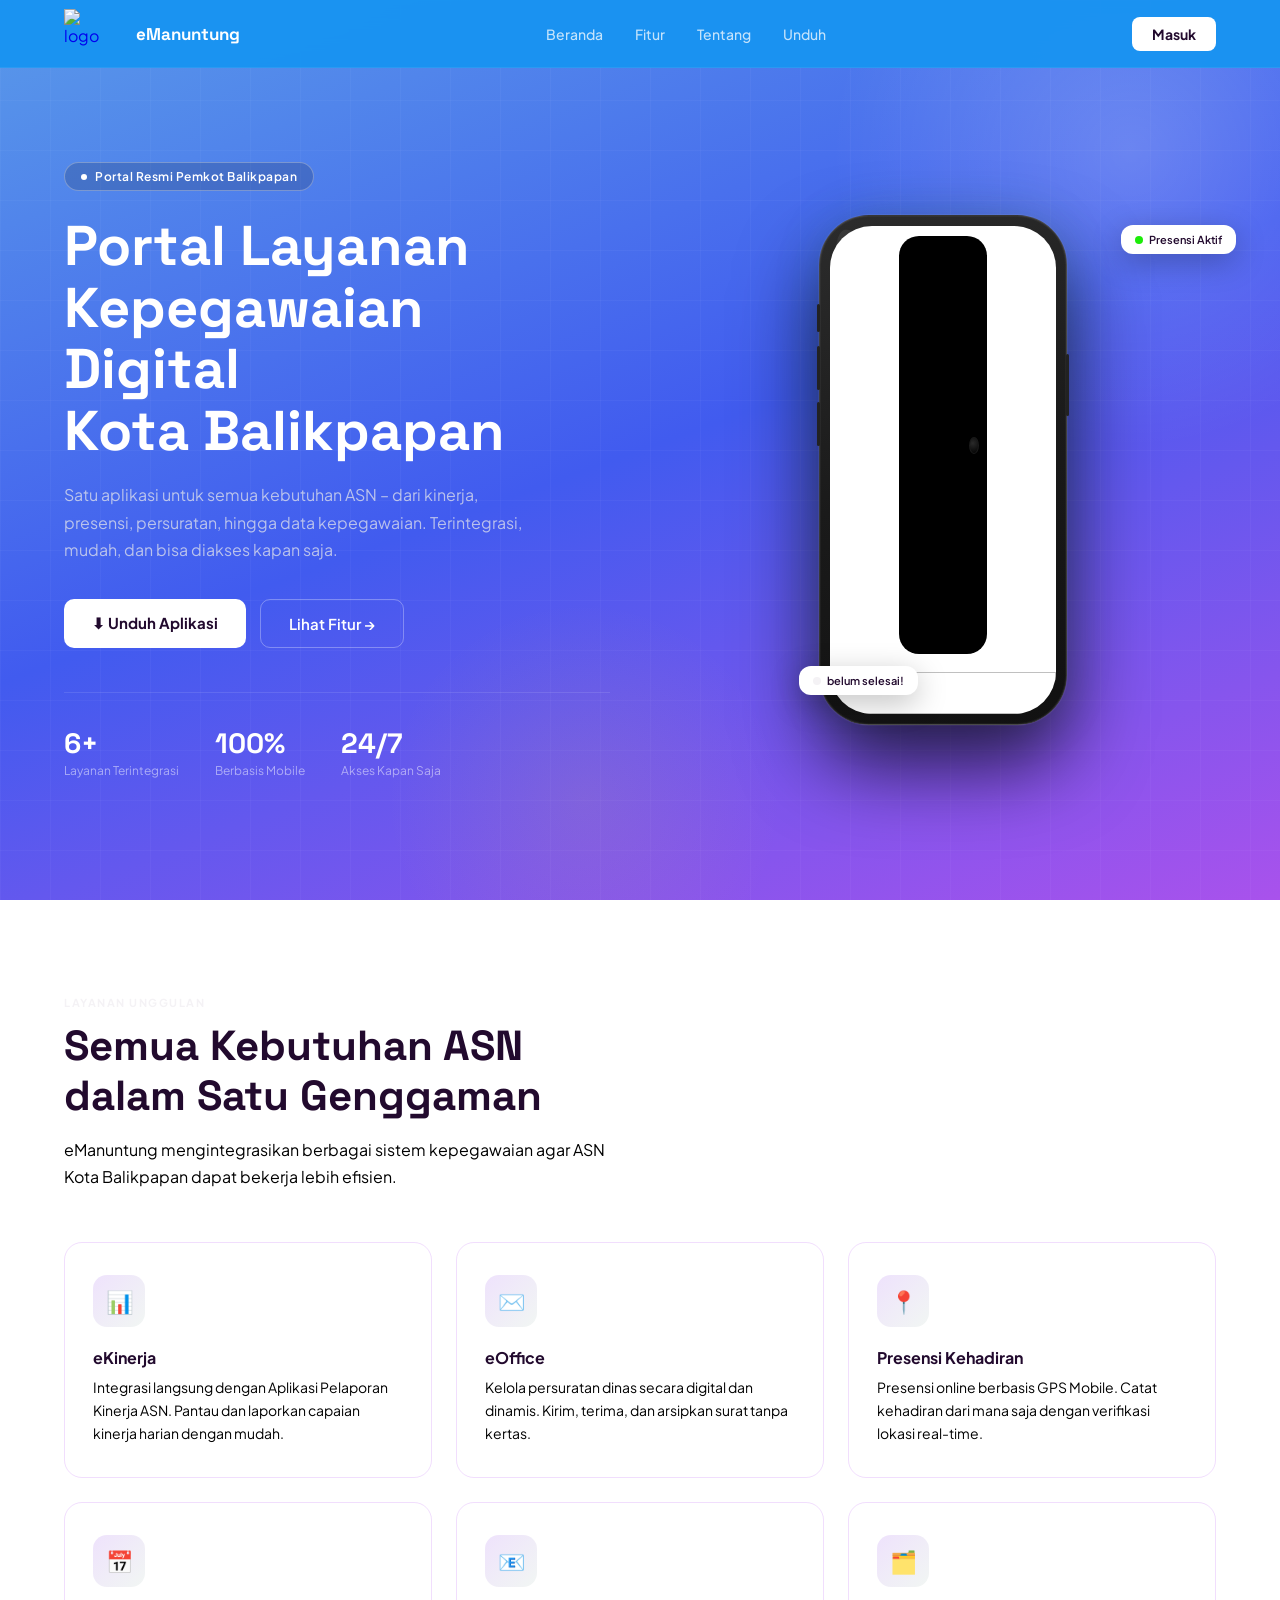
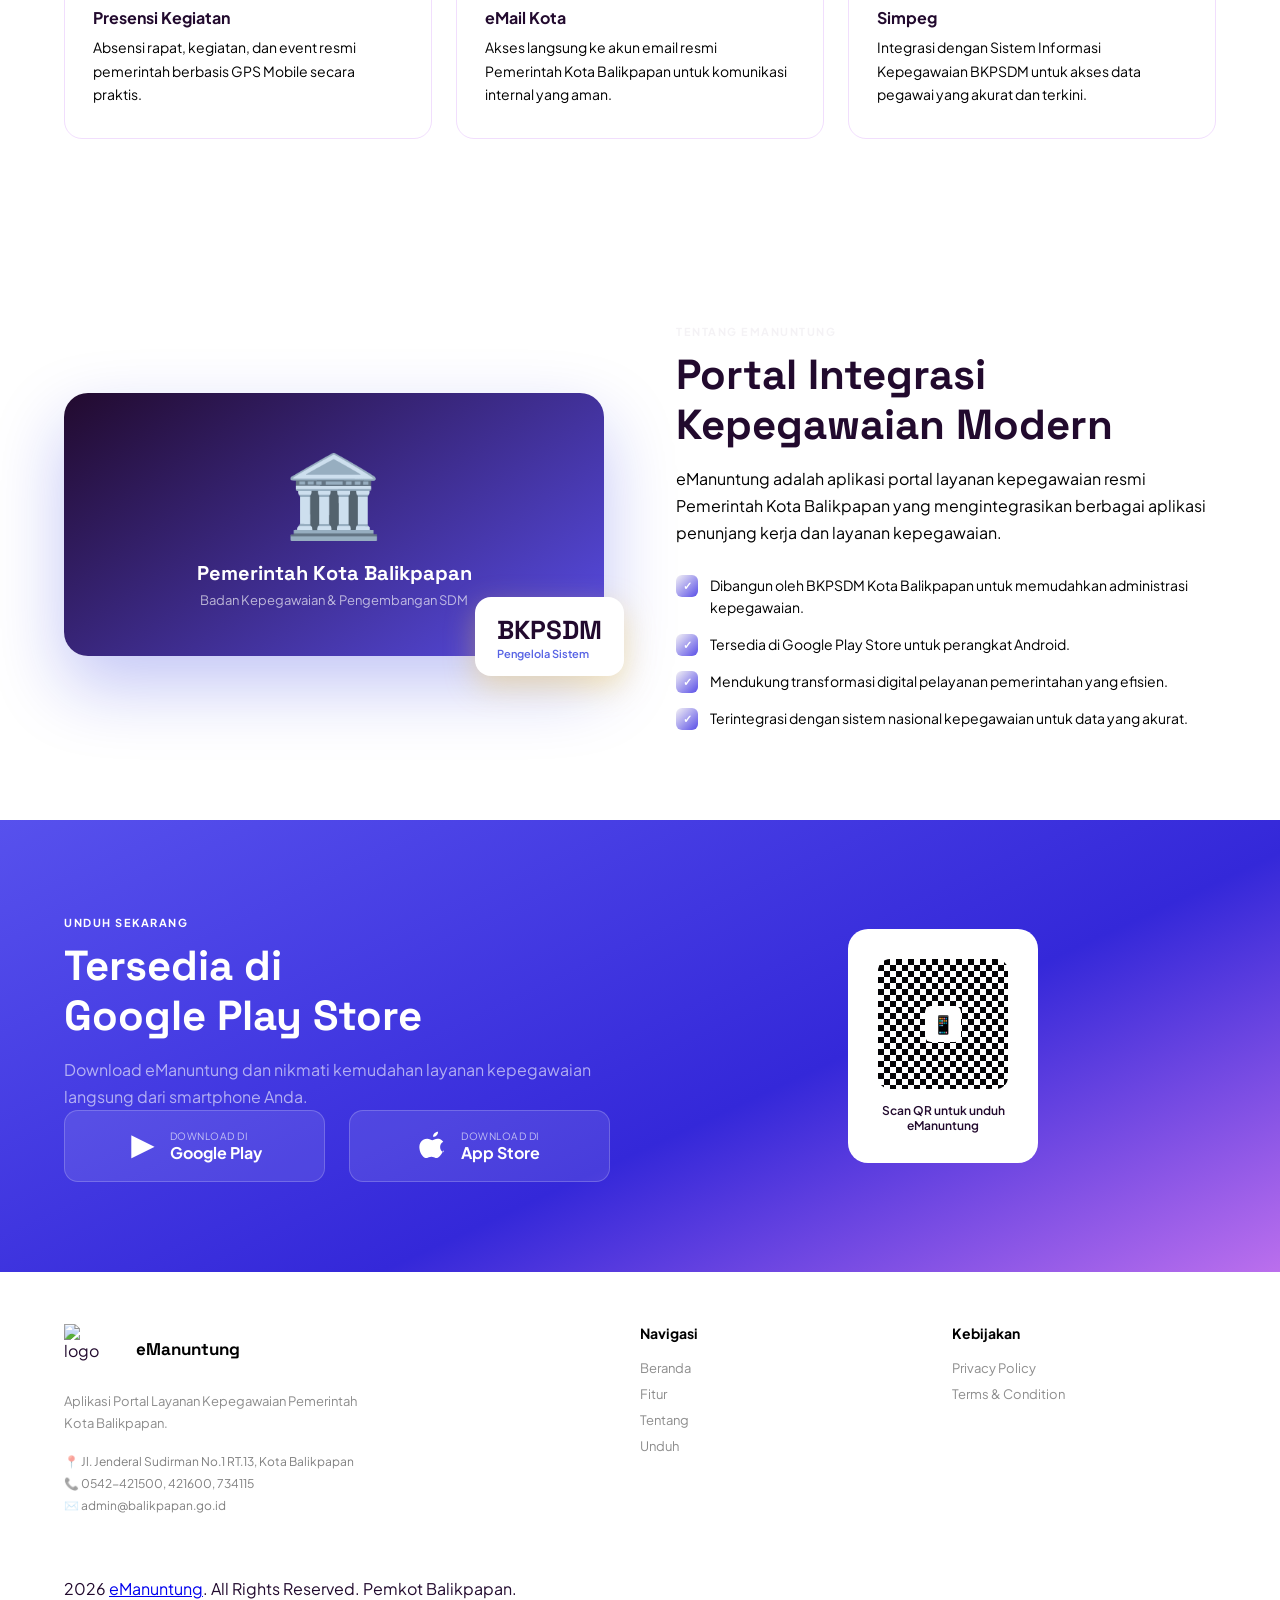
==== index.html @ d1662289 "update" ====
<!DOCTYPE html>
<html lang="id">
<head>
  <meta charset="UTF-8"/>
  <meta name="viewport" content="width=device-width, initial-scale=1.0"/>
  <title>eManuntung – Portal Layanan Kepegawaian Kota Balikpapan</title>
  <link href="https://fonts.googleapis.com/css2?family=Plus+Jakarta+Sans:wght@300;400;500;600;700;800&family=Space+Grotesk:wght@400;500;700&display=swap" rel="stylesheet"/>
  <link rel="stylesheet" href="style.css"/>
</head>
<body>

<nav>
  <a class="nav-brand" href="#home">
   <img src="logo.svg" alt="logo"style="width:50px;height:50px;margin-right:10px">
    <span class="nav-title">e<span>Manuntung</span></span>
  </a>
  <ul class="nav-links">
    <li><a href="#home">Beranda</a></li>
    <li><a href="#fitur">Fitur</a></li> 
    <li><a href="#tentang">Tentang</a></li>
    <li><a href="#unduh">Unduh</a></li>
  </ul>
  <a href="login.html" class="nav-cta">Masuk</a>
</nav>

<section id="home">
  <div class="hero-bg-decor"></div> 
  <div class="grid-pattern"></div>
  <div class="hero-inner">

    <div class="hero-left">
      <div class="hero-badge"><span class="dot"></span> Portal Resmi Pemkot Balikpapan</div>
      <h1 class="hero-title">Portal Layanan<br>Kepegawaian <span class="accent">Digital</span><br>Kota Balikpapan</h1>
      <p class="hero-desc">Satu aplikasi untuk semua kebutuhan ASN – dari kinerja, presensi, persuratan, hingga data kepegawaian. Terintegrasi, mudah, dan bisa diakses kapan saja.</p>
      <div class="hero-actions">
        <a href="#unduh" class="btn-primary">⬇ Unduh Aplikasi</a>
        <a href="#fitur" class="btn-secondary">Lihat Fitur →</a>
      </div>
      <div class="hero-stats">
        <div class="stat-item"><div class="stat-num">6+</div><div class="stat-label">Layanan Terintegrasi</div></div>
        <div class="stat-item"><div class="stat-num">100%</div><div class="stat-label">Berbasis Mobile</div></div>
        <div class="stat-item"><div class="stat-num">24/7</div><div class="stat-label">Akses Kapan Saja</div></div>
      </div>
    </div>

    <div class="hero-visual">
      <div class="float-tag top"><span class="tag-dot green"></span> Presensi Aktif</div>

      <div class="iphone-wrap">
        <div class="iphone-frame">
          <div class="iphone-btn silent"></div>
          <div class="iphone-btn vol-up"></div>
          <div class="iphone-btn vol-down"></div>
          <div class="iphone-btn power"></div>

          <div class="iphone-screen">

          
            <div class="dynamic-island">
              <div class="di-camera"></div>
            </div>

                   <div class="iphone-statusbar">
              <span class="sb-time">09:41</span>
              <div class="sb-icons">
                <svg width="14" height="10" viewBox="0 0 14 10" fill="white" opacity="0.9"><rect x="0" y="4" width="2" height="6" rx="1"/><rect x="3" y="2" width="2" height="8" rx="1"/><rect x="6" y="0" width="2" height="10" rx="1"/><rect x="9" y="0" width="2" height="10" rx="1" opacity="0.4"/></svg>
                <svg width="14" height="10" viewBox="0 0 14 10" fill="white" opacity="0.9"><path d="M7 2C9.5 2 11.7 3.1 13.2 4.8L14 4C12.2 2.1 9.7 1 7 1S1.8 2.1 0 4l.8.8C2.3 3.1 4.5 2 7 2z"/><circle cx="7" cy="8" r="1.5"/></svg>
                <svg width="22" height="11" viewBox="0 0 22 11" fill="none"><rect x="0.5" y="0.5" width="18" height="10" rx="3.5" stroke="white" stroke-opacity="0.35"/><rect x="1.5" y="1.5" width="15" height="8" rx="2.5" fill="white"/><path d="M19.5 3.5v4a2 2 0 000-4z" fill="white" opacity="0.4"/></svg>
              </div>
            </div>
             
            <div class="iphone mockup">
                <img src="portal pegawai.jpg"
                style="width: 100%;height: 100%;object-fit: cover;"
            </div>
           
             
            
        
            <div class="home-indicator"></div>
          </div>
        </div>
        <div class="iphone-shine"></div>
      </div>

      <div class="float-tag bottom"><span class="tag-dot blue"></span> belum selesai!</div>
    </div>

  </div>
</section>

<section id="fitur">
  <div class="section-inner">
    <div class="section-header reveal">
      <span class="section-label">Layanan Unggulan</span>
      <h2 class="section-title">Semua Kebutuhan ASN<br>dalam Satu Genggaman</h2>
      <p class="section-sub">eManuntung mengintegrasikan berbagai sistem kepegawaian agar ASN Kota Balikpapan dapat bekerja lebih efisien.</p>
    </div>
    <div class="features-grid">
      <div class="feature-card reveal">
        <div class="feature-icon">📊</div>
        <div class="feature-title">eKinerja</div>
        <div class="feature-desc">Integrasi langsung dengan Aplikasi Pelaporan Kinerja ASN. Pantau dan laporkan capaian kinerja harian dengan mudah.</div>
      </div>
      <div class="feature-card reveal">
        <div class="feature-icon">✉️</div>
        <div class="feature-title">eOffice</div>
        <div class="feature-desc">Kelola persuratan dinas secara digital dan dinamis. Kirim, terima, dan arsipkan surat tanpa kertas.</div>
      </div>
      <div class="feature-card reveal">
        <div class="feature-icon">📍</div>
        <div class="feature-title">Presensi Kehadiran</div>
        <div class="feature-desc">Presensi online berbasis GPS Mobile. Catat kehadiran dari mana saja dengan verifikasi lokasi real-time.</div>
      </div>
      <div class="feature-card reveal">
        <div class="feature-icon">📅</div>
        <div class="feature-title">Presensi Kegiatan</div>
        <div class="feature-desc">Absensi rapat, kegiatan, dan event resmi pemerintah berbasis GPS Mobile secara praktis.</div>
      </div>
      <div class="feature-card reveal">
        <div class="feature-icon">📧</div>
        <div class="feature-title">eMail Kota</div>
        <div class="feature-desc">Akses langsung ke akun email resmi Pemerintah Kota Balikpapan untuk komunikasi internal yang aman.</div>
      </div>
      <div class="feature-card reveal">
        <div class="feature-icon">🗂️</div>
        <div class="feature-title">Simpeg</div>
        <div class="feature-desc">Integrasi dengan Sistem Informasi Kepegawaian BKPSDM untuk akses data pegawai yang akurat dan terkini.</div>
      </div>
    </div>
  </div>
</section>

<section id="tentang">
  <div class="section-inner">
    <div class="about-grid">
      <div class="about-img-wrap reveal">
        <div class="about-img-card">
          <div class="about-illustration">🏛️</div>
          <div class="about-img-title">Pemerintah Kota Balikpapan</div>
          <div class="about-img-sub">Badan Kepegawaian & Pengembangan SDM</div>
        </div>
        <div class="about-badge-float">
          <div class="about-badge-num">BKPSDM</div>
          <div class="about-badge-label">Pengelola Sistem</div>
        </div>
      </div>
      <div class="about-text reveal">
        <span class="section-label">Tentang eManuntung</span>
        <h2 class="section-title">Portal Integrasi Kepegawaian Modern</h2>
        <p class="section-sub">eManuntung adalah aplikasi portal layanan kepegawaian resmi Pemerintah Kota Balikpapan yang mengintegrasikan berbagai aplikasi penunjang kerja dan layanan kepegawaian.</p>
        <div class="about-checklist">
          <div class="check-item"><div class="check-icon">✓</div><div class="check-text">Dibangun oleh BKPSDM Kota Balikpapan untuk memudahkan administrasi kepegawaian.</div></div>
          <div class="check-item"><div class="check-icon">✓</div><div class="check-text">Tersedia di Google Play Store untuk perangkat Android.</div></div>
          <div class="check-item"><div class="check-icon">✓</div><div class="check-text">Mendukung transformasi digital pelayanan pemerintahan yang efisien.</div></div>
          <div class="check-item"><div class="check-icon">✓</div><div class="check-text">Terintegrasi dengan sistem nasional kepegawaian untuk data yang akurat.</div></div>
        </div>
      </div>
    </div>
  </div>
</section>
   
<section id="unduh">
  <div class="download-decor"></div>
  <div class="section-inner">
    <div class="download-grid">
      <div class="reveal">
        <span class="section-label" style="color:var(--gold)">Unduh Sekarang</span>
        <h2 class="section-title">Tersedia di<br>Google Play Store</h2>
        <p class="section-sub">Download eManuntung dan nikmati kemudahan layanan kepegawaian langsung dari smartphone Anda.</p>
        <div class="store-buttons">
  
  <a href="https://play.google.com/store" target="_blank" class="store-btn">
    <span class="store-icon">▶</span>
    <div>
      <div class="store-info-label">DOWNLOAD DI</div>
      <div class="store-info-name">Google Play</div>
    </div>
  </a>

  
    <a href="https://www.apple.com/app-store/" target="_blank" class="store-btn apple">
  <span class="store-icon">
    <svg xmlns="http://www.w3.org/2000/svg" 
         width="28" height="28" 
         viewBox="0 0 24 24" 
         fill="white">
      <path d="M16.365 1.43c0 1.14-.43 2.22-1.18 3.02-.78.83-2.05 1.47-3.14 1.38-.14-1.09.43-2.25 1.16-3.02.8-.84 2.17-1.45 3.16-1.38zM21.04 17.16c-.6 1.38-.88 1.99-1.65 3.2-1.07 1.66-2.57 3.72-4.43 3.73-1.66.02-2.08-1.08-4.35-1.07-2.27.01-2.74 1.09-4.4 1.07-1.86-.01-3.28-1.87-4.35-3.52C.52 17.94-.54 13.94 1.2 10.98c1.23-2.08 3.44-3.4 5.85-3.42 1.82-.02 3.54 1.23 4.35 1.23.81 0 2.84-1.52 4.8-1.3.82.03 3.13.33 4.6 2.48-3.94 2.16-3.3 7.84.24 9.19z"/>
    </svg>
  </span>

  <span>
    <div class="store-info-label">DOWNLOAD DI</div>
    <div class="store-info-name">App Store</div>
  </span>
</a>
</div>
      </div>
      <div class="reveal" style="display:flex;justify-content:center">
        <div class="qr-box">
          <div class="qr-placeholder"><div class="qr-center">📱</div></div>
          <div class="qr-label">Scan QR untuk unduh<br>eManuntung</div>
        </div>
      </div>
    </div>
  </div>
</section>

<footer>
  <div class="footer-inner">
    <div class="footer-top">
      <div>
        <div class="footer-brand">
         <img src="logo.svg" alt="logo"style="width:50px;height:50px;margin-right:10px">
          <span class="footer-name">eManuntung</span>
        </div>
        <p class="footer-desc">Aplikasi Portal Layanan Kepegawaian Pemerintah Kota Balikpapan.</p>
        <div class="footer-contact">
          <div class="footer-contact-item">📍 Jl. Jenderal Sudirman No.1 RT.13, Kota Balikpapan</div>
          <div class="footer-contact-item">📞 0542-421500, 421600, 734115</div>
          <div class="footer-contact-item">✉️ admin@balikpapan.go.id</div>
        </div>
      </div>
      <div>
        <div class="footer-col-title">Navigasi</div>
        <div class="footer-links">
          <a href="#home">Beranda</a>
          <a href="#fitur">Fitur</a>
          <a href="#tentang">Tentang</a>
          <a href="#unduh">Unduh</a>
        </div>
      </div>
      <div>
        <div class="footer-col-title">Kebijakan</div>
        <div class="footer-links">
          <a href="#">Privacy Policy</a>
          <a href="#">Terms & Condition</a>
        </div>
      </div>
    </div>
    <div class="footer-bottom">2026 <a href="#">eManuntung</a>. All Rights Reserved. Pemkot Balikpapan.</span>
    </div>
  </div>
</footer>

<script src="script.js"></script>
</body>
</html>
---- style.css ----
*, *::before, *::after { box-sizing: border-box; margin: 0; padding: 0; }

:root {
  --navy: #220a2e;
  --blue: #584de7;
  --sky:  #f4f2f5;
  --gold: #ffffff;
  --light: #ffffff;
  --white: #5d48e3;
  --gray: #000000;
  --border: rgba(158, 33, 242, 0.15);
}

html { scroll-behavior: smooth; }

body {
  font-family: 'Plus Jakarta Sans', sans-serif;
  background: var(--light);
  color: var(--navy);
  overflow-x: hidden;
}


nav {
  position: fixed; top: 0; left: 0; right: 0; z-index: 100;
  display: flex; align-items: center; justify-content: space-between;
  padding: 0 5%; height: 68px;
  background: rgba(24, 147, 241, 0.96);
  backdrop-filter: blur(12px);
  border-bottom: 1px solid rgba(246, 246, 246, 0.07);
}
.nav-brand { display: flex; align-items: center; gap: 12px; text-decoration: none; }
.nav-logo {
  width: 38px; height: 38px; border-radius: 10px;
  background: linear-gradient(135deg, var(--sky), var(--blue));
  display: flex; align-items: center; justify-content: center;
  font-weight: 800; font-size: 15px; color: white;
}
.nav-title { color: white; font-weight: 700; font-size: 17px; font-family: 'Space Grotesk', sans-serif; }
.nav-title span { color: var(--gold); }
.nav-links { display: flex; gap: 32px; list-style: none; }
.nav-links a { color: rgba(255,255,255,0.75); text-decoration: none; font-size: 14px; font-weight: 500; transition: color .2s; }
.nav-links a:hover { color: var(--gold); }
.nav-cta {
  background: var(--gold); color: var(--navy); border: none; border-radius: 8px;
  padding: 8px 20px; font-weight: 700; font-size: 14px; cursor: pointer;
  text-decoration: none; display: inline-block;
  transition: transform .2s, box-shadow .2s;
}
.nav-cta:hover { transform: translateY(-1px); box-shadow: 0 6px 20px rgba(242,201,76,0.4); }


#home {
  min-height: 100vh;
  background: linear-gradient(160deg, #599ae9 0%, #415bef 50%, #a952ec 100%);
  display: flex; align-items: center;
  padding: 100px 5% 60px;
  position: relative; overflow: hidden;
}
.hero-bg-decor { position: absolute; inset: 0; pointer-events: none; }
.hero-bg-decor::before {
  content: ''; position: absolute; top: -150px; right: -150px;
  width: 600px; height: 600px; border-radius: 50%;
  background: radial-gradient(circle, rgba(255, 255, 255, 0.2) 0%, transparent 70%);
}
.hero-bg-decor::after {
  content: ''; position: absolute; bottom: -100px; left: 30%;
  width: 400px; height: 400px; border-radius: 50%;
  background: radial-gradient(circle, rgba(242,201,76,0.1) 0%, transparent 70%);
}
.grid-pattern {
  position: absolute; inset: 0;
  background-image:
    linear-gradient(rgba(255,255,255,0.03) 1px, transparent 1px),
    linear-gradient(90deg, rgba(255,255,255,0.03) 1px, transparent 1px);
  background-size: 50px 50px;
}
.hero-inner {
  max-width: 1200px; margin: 0 auto; width: 100%;
  display: grid; grid-template-columns: 1fr 1fr; gap: 60px; align-items: center;
  position: relative; z-index: 2;
}
.hero-badge {
  display: inline-flex; align-items: center; gap: 8px;
  background: rgba(0, 0, 0, 0.15); border: 1px solid rgba(226, 226, 226, 0.35);
  border-radius: 30px; padding: 6px 16px; margin-bottom: 24px;
  color: var(--gold); font-size: 12px; font-weight: 600; letter-spacing: 0.5px;
}
.hero-badge .dot {
  width: 6px; height: 6px; background: var(--gold);
  border-radius: 50%; animation: pulse 2s infinite;
}
@keyframes pulse { 0%,100%{opacity:1;transform:scale(1)} 50%{opacity:.5;transform:scale(1.3)} }

.hero-title {
  font-family: 'Space Grotesk', sans-serif;
  font-size: clamp(36px, 5vw, 56px); font-weight: 700;
  line-height: 1.1; color: white; margin-bottom: 20px;
}
.hero-title .accent { color: var(--gold); }
.hero-desc { color: rgba(235, 235, 235, 0.7); font-size: 16px; line-height: 1.7; margin-bottom: 36px; max-width: 480px; }
.hero-actions { display: flex; gap: 14px; flex-wrap: wrap; }
.btn-primary {
  display: inline-flex; align-items: center; gap: 8px;
  background: var(--gold); color: var(--navy);
  padding: 14px 28px; border-radius: 10px; font-weight: 700; font-size: 15px;
  text-decoration: none; transition: transform .2s, box-shadow .2s;
}
.btn-primary:hover { transform: translateY(-2px); box-shadow: 0 10px 30px rgba(242,201,76,0.4); }
.btn-secondary {
  display: inline-flex; align-items: center; gap: 8px;
  border: 1.5px solid rgba(255,255,255,0.3); color: white;
  padding: 14px 28px; border-radius: 10px; font-weight: 600; font-size: 15px;
  text-decoration: none; transition: border-color .2s, background .2s;
}
.btn-secondary:hover { border-color: white; background: rgba(255,255,255,0.07); }

.hero-stats {
  display: flex; gap: 36px; margin-top: 44px;
  padding-top: 32px; border-top: 1px solid rgba(255,255,255,0.1);
}
.stat-num { font-family: 'Space Grotesk', sans-serif; font-size: 28px; font-weight: 700; color: var(--gold); }
.stat-label { font-size: 12px; color: rgba(255,255,255,0.5); margin-top: 2px; }


.hero-visual { display: flex; justify-content: center; align-items: center; position: relative; }
.float-tag {
  position: absolute; background: white; border-radius: 12px;
  padding: 8px 14px; box-shadow: 0 8px 30px rgba(0,0,0,0.25);
  font-size: 11px; font-weight: 600; color: var(--navy);
  display: flex; align-items: center; gap: 6px; white-space: nowrap; z-index: 10;
}
.float-tag.top  { top: 10px; right: -20px; }
.float-tag.bottom { bottom: 30px; left: -20px; }
.tag-dot { width: 8px; height: 8px; border-radius: 50%; }
.tag-dot.green { background: #1cec09; }
.tag-dot.blue  { background: var(--sky); }


.iphone-wrap {
  position: relative;
  animation: floatY 4s ease-in-out infinite;
}
@keyframes floatY { 0%,100%{transform:translateY(0)} 50%{transform:translateY(-14px)} }

.iphone-frame {
  width: 248px; height: 510px;
  background: linear-gradient(160deg, #2c2c2c 0%, #1a1a1a 50%, #111 100%);
  border-radius: 50px;
  border: 1.5px solid rgba(255,255,255,0.15);
  box-shadow:
    0 0 0 1px rgba(255,255,255,0.05),
    inset 0 0 0 1px rgba(255,255,255,0.04),
    0 40px 80px rgba(0,0,0,0.7),
    0 0 50px rgba(39,174,96,0.12);
  padding: 10px;
  position: relative;
}

.iphone-btn { position: absolute; background: #222; border-radius: 3px; }
.iphone-btn.silent   { left: -3px; top: 88px;  width: 3px; height: 28px; }
.iphone-btn.vol-up   { left: -3px; top: 130px; width: 3px; height: 44px; }
.iphone-btn.vol-down { left: -3px; top: 186px; width: 3px; height: 44px; }
.iphone-btn.power    { right: -3px; top: 138px; width: 3px; height: 62px; }

.iphone-screen {
  width: 100%; height: 100%;
  border-radius: 42px;
  background: linear-gradient(180deg, #ffffff 0%, #ffffff 100%);
  overflow: hidden;
  display: flex; flex-direction: column;
  position: relative;
}


.dynamic-island {
  width: 88px; height: 9000px;
  
  background: #000; border-radius: 20px;
  margin: 10px auto 0;
  display: flex; align-items: center; justify-content: flex-end;
  padding-right: 8px;
}
.di-camera {
  width: 10px; height: 17px; border-radius: 50%;
  background: radial-gradient(circle at 35% 35%, #2a2a2a, #000);
  border: 1px solid #1a1a1a;
}


.iphone-statusbar {
  display: flex;
  justify-content: space-between;
  align-items: center;
  padding: 4px 18px 2px;
  color: white;
}
.sb-time { font-size: 10px; font-weight: 700; letter-spacing: -0.3px; }
.sb-icons { display: flex; align-items: center; gap: 4px; }


.iphone-content {
  flex: 1; padding: 8px 12px 0;
  display: flex; flex-direction: column; gap: 8px;
  overflow: hidden;
}



.app-header { display: flex; align-items: center; justify-content: space-between; }
.app-logo-wrap { display: flex; align-items: center; gap: 7px; }
.app-logo {
  width: 28px; height: 28px; border-radius: 8px;
  background: linear-gradient(135deg, var(--sky), var(--blue));
  display: flex; align-items: center; justify-content: center;
  font-size: 9px; font-weight: 800; color: white;
}
.app-name { color: white; font-size: 10px; font-weight: 700; }
.app-sub  { color: rgba(255,255,255,0.4); font-size: 7px; }
.app-notif { font-size: 14px; }


.greet-text { color: rgba(255,255,255,0.5); font-size: 8px; }
.greet-name { color: white; font-size: 13px; font-weight: 800; margin-top: 1px; }


.app-card {
  background: linear-gradient(135deg, var(--sky), var(--blue));
  border-radius: 14px; padding: 10px 12px;
}
.card-row { display: flex; justify-content: space-between; margin-bottom: 8px; }
.card-label { color: rgba(255,255,255,0.65); font-size: 7px; }
.card-val   { color: white; font-size: 11px; font-weight: 700; margin-top: 2px; }
.card-bar { background: rgba(255,255,255,0.2); border-radius: 10px; height: 4px; margin-bottom: 4px; }
.card-bar-fill { width: 92%; height: 100%; border-radius: 10px; background: var(--gold); }
.card-bar-label { color: rgba(255,255,255,0.7); font-size: 7px; }


.app-menu-title { color: rgba(255,255,255,0.5); font-size: 8px; font-weight: 700; letter-spacing: 0.5px; }
.app-menu { display: grid; grid-template-columns: repeat(4, 1fr); gap: 6px; }
.app-menu-item { display: flex; flex-direction: column; align-items: center; gap: 4px; }
.menu-icon {
  width: 38px; height: 38px; border-radius: 12px;
  display: flex; align-items: center; justify-content: center;
  font-size: 16px; box-shadow: 0 4px 10px rgba(0,0,0,0.3);
}
.menu-label { color: rgba(255,255,255,0.7); font-size: 7px; text-align: center; }


.app-bottomnav {
  display: flex; justify-content: space-around;
  background: rgba(255,255,255,0.06); border-radius: 16px;
  padding: 7px 4px; border: 1px solid rgba(255,255,255,0.08);
  margin-top: auto;
}
.bnav-item { display: flex; flex-direction: column; align-items: center; gap: 2px; font-size: 12px; color: rgba(255,255,255,0.4); }
.bnav-item span { font-size: 6px; }
.bnav-item.active { color: var(--gold); }


.home-indicator {
  width: 80px; height: 4px; border-radius: 3px;
  background: rgba(255,255,255,0.3);
  margin: 6px auto 8px;
}

.iphone-shine {
  position: absolute; top: 12px; left: 20px;
  width: 38px; height: 110px;
  background: linear-gradient(160deg, rgba(255,255,255,0.07) 0%, transparent 100%);
  border-radius: 50%; pointer-events: none; transform: rotate(-15deg);
}

section { padding: 90px 5%; }
.section-inner { max-width: 1200px; margin: 0 auto; }
.section-label { display: inline-block; font-size: 11px; font-weight: 700; letter-spacing: 1.5px; color: var(--sky); text-transform: uppercase; margin-bottom: 12px; }
.section-title { font-family: 'Space Grotesk', sans-serif; font-size: clamp(28px, 3.5vw, 42px); font-weight: 700; color: var(--navy); line-height: 1.2; margin-bottom: 14px; }
.section-sub { color: var(--gray); font-size: 16px; line-height: 1.7; max-width: 560px; }
.section-header { margin-bottom: 52px; }


#fitur { background: white; }
.features-grid { display: grid; grid-template-columns: repeat(3, 1fr); gap: 24px; }
.feature-card {
  border: 1.5px solid var(--border); border-radius: 18px; padding: 32px 28px;
  transition: transform .25s, box-shadow .25s, border-color .25s;
  position: relative; overflow: hidden;
}
.feature-card::before {
  content: ''; position: absolute; top: 0; left: 0; right: 0; height: 3px;
  background: linear-gradient(90deg, var(--sky), var(--gold));
  transform: scaleX(0); transform-origin: left; transition: transform .3s;
}
.feature-card:hover { transform: translateY(-6px); box-shadow: 0 20px 50px rgba(154, 59, 213, 0.12); border-color: rgba(165, 35, 230, 0.3); }
.feature-card:hover::before { transform: scaleX(1); }
.feature-icon { width: 52px; height: 52px; border-radius: 14px; margin-bottom: 20px; display: flex; align-items: center; justify-content: center; font-size: 22px; background: linear-gradient(135deg, rgba(117, 18, 231, 0.12), rgba(26,107,58,0.06)); }
.feature-title { font-size: 16px; font-weight: 700; color: var(--navy); margin-bottom: 8px; }
.feature-desc  { font-size: 14px; color: var(--gray); line-height: 1.65; }


#tentang { background: var(--light); }
.about-grid { display: grid; grid-template-columns: 1fr 1fr; gap: 72px; align-items: center; }
.about-img-wrap { position: relative; }
.about-img-card {
  background: linear-gradient(145deg, var(--navy), var(--blue));
  border-radius: 24px; padding: 48px 32px; text-align: center; color: white;
  box-shadow: 0 30px 70px rgba(14, 27, 219, 0.25);
}
.about-illustration { font-size: 80px; margin-bottom: 16px; }
.about-img-title { font-family: 'Space Grotesk', sans-serif; font-size: 20px; font-weight: 700; }
.about-img-sub { font-size: 13px; opacity: .65; margin-top: 6px; }
.about-badge-float {
  position: absolute; bottom: -20px; right: -20px;
  background: var(--gold); border-radius: 16px; padding: 16px 22px;
  box-shadow: 0 10px 30px rgba(242,201,76,0.4);
}
.about-badge-num   { font-family: 'Space Grotesk', sans-serif; font-size: 26px; font-weight: 700; color: var(--navy); }
.about-badge-label { font-size: 11px; font-weight: 600; color: rgba(14, 31, 216, 0.7); }
.about-checklist { margin-top: 28px; display: flex; flex-direction: column; gap: 14px; }
.check-item { display: flex; align-items: flex-start; gap: 12px; }
.check-icon {
  width: 22px; height: 22px; border-radius: 6px; flex-shrink: 0; margin-top: 1px;
  background: linear-gradient(135deg, var(--sky), var(--blue));
  display: flex; align-items: center; justify-content: center;
  color: white; font-size: 11px; font-weight: 700;
}
.check-text { font-size: 14px; color: var(--gray); line-height: 1.6; }

#unduh {
  background: linear-gradient(155deg, #5751ed 0%, #3428d9 60%, #bb6fed 100%);
  position: relative; overflow: hidden;
}

#unduh .section-title { color: white; }
#unduh .section-sub { color: rgba(255,255,255,0.6); }

.download-grid {
  display: grid;
  grid-template-columns: 1fr 1fr;
  gap: 60px;
  align-items: center;
}

.store-buttons {
  display: flex;
  gap: 24px;
  flex-wrap: wrap;
}

.store-btn {
  flex: 1;
  min-width: 220px;
  display: inline-flex;
  align-items: center;
  justify-content: center;
  gap: 14px;

  background: rgba(255,255,255,0.1);
  border: 1.5px solid rgba(255,255,255,0.2);
  border-radius: 14px;
  padding: 16px 26px;
  color: white;
  text-decoration: none;

  transition: all .2s;
}

.store-btn:hover {
  background: rgba(255,255,255,0.18);
  border-color: rgba(255,255,255,0.4);
  transform: translateY(-2px);
}
 .store-icon {
  font-size: 28px;
} 

.store-icon.apple svg {
  width: 28px;
  height: 28px;
  display: block;
  
}
.store-icon { font-size: 30px; }
.store-info-label { font-size: 10px; opacity: .65; letter-spacing: .5px; }
.store-info-name  { font-size: 16px; font-weight: 700; }
.qr-box { background: white; border-radius: 20px; padding: 30px; display: flex; flex-direction: column; align-items: center; gap: 14px; max-width: 220px; }
.qr-placeholder {
  width: 130px; height: 130px; border-radius: 12px;
  background: repeating-conic-gradient(#050406 0% 25%, white 0% 50%) 0 0 / 12px 12px;
  display: flex; align-items: center; justify-content: center; position: relative;
}
.qr-center { position: absolute; width: 36px; height: 36px; background: white; border-radius: 6px; display: flex; align-items: center; justify-content: center; font-size: 18px; }
.qr-label { font-size: 12px; font-weight: 600; color: var(--navy); text-align: center; }


footer { background: #ffffff; padding: 52px 5% 28px; }
.footer-inner { max-width: 1200px; margin: 0 auto; }
.footer-top { display: grid; grid-template-columns: 2fr 1fr 1fr; gap: 48px; padding-bottom: 40px; border-bottom: 1px solid rgba(255,255,255,0.08); }
.footer-brand { display: flex; align-items: center; gap: 12px; margin-bottom: 16px; }
.footer-logo { width: 38px; height: 38px; border-radius: 10px; background: linear-gradient(135deg, var(--sky), var(--blue)); display: flex; align-items: center; justify-content: center; font-weight: 800; font-size: 14px; color: white; }
.footer-name { color: rgb(0, 0, 0); font-weight: 700; font-size: 17px; font-family: 'Space Grotesk', sans-serif; }
.footer-desc { color: rgba(0, 0, 0, 0.45); font-size: 13px; line-height: 1.7; max-width: 300px; }
.footer-contact { margin-top: 20px; display: flex; flex-direction: column; gap: 7px; }
.footer-contact-item { color: rgba(0, 0, 0, 0.5); font-size: 12px; }
.footer-col-title { color: rgb(0, 0, 0); font-weight: 700; font-size: 14px; margin-bottom: 18px; }
.footer-links { display: flex; flex-direction: column; gap: 10px; }
.footer-links a { color: rgba(0, 0, 0, 0.45); font-size: 13px; text-decoration: none; transition: color .2s; }
.footer-links a:hover { color: var(--gold); }
.footer-bottom { padding-top: 24px; }
.footer-copy { color: rgba(0, 0, 0, 0.3); font-size: 12px; }
.footer-copy a { color: var(--gold); text-decoration: none; }


.reveal {
  opacity: 1;
  transform: translateY(0);
  transition: opacity .6s ease, transform .6s ease;
}
.reveal.visible {
  opacity: 1;
  transform: translateY(0);
}




@media (max-width: 900px) {
  .hero-inner, .about-grid, .download-grid { grid-template-columns: 1fr; }
  .hero-visual { display: none; }
  .features-grid { grid-template-columns: 1fr 1fr; }
  .footer-top { grid-template-columns: 1fr; }
  .nav-links { display: none; }
}
@media (max-width: 600px) {
  .features-grid { grid-template-columns: 1fr; }
}
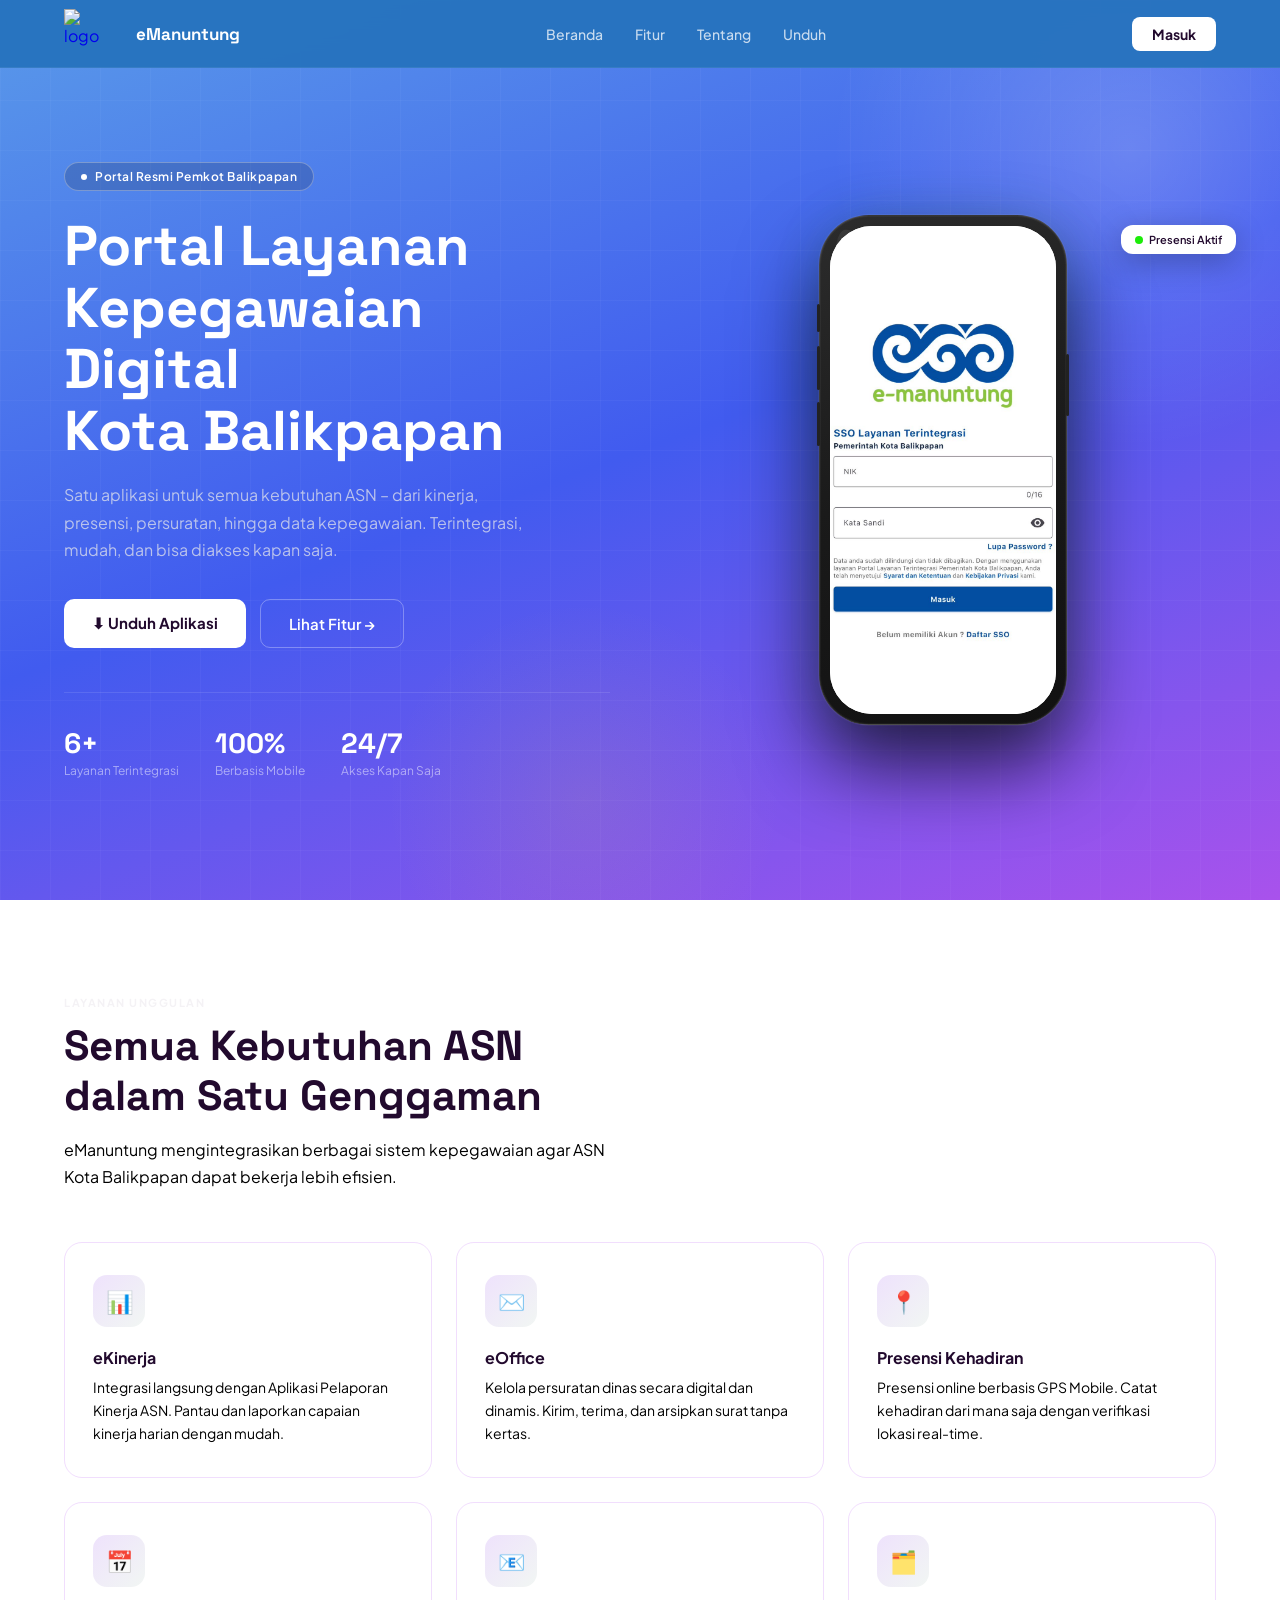
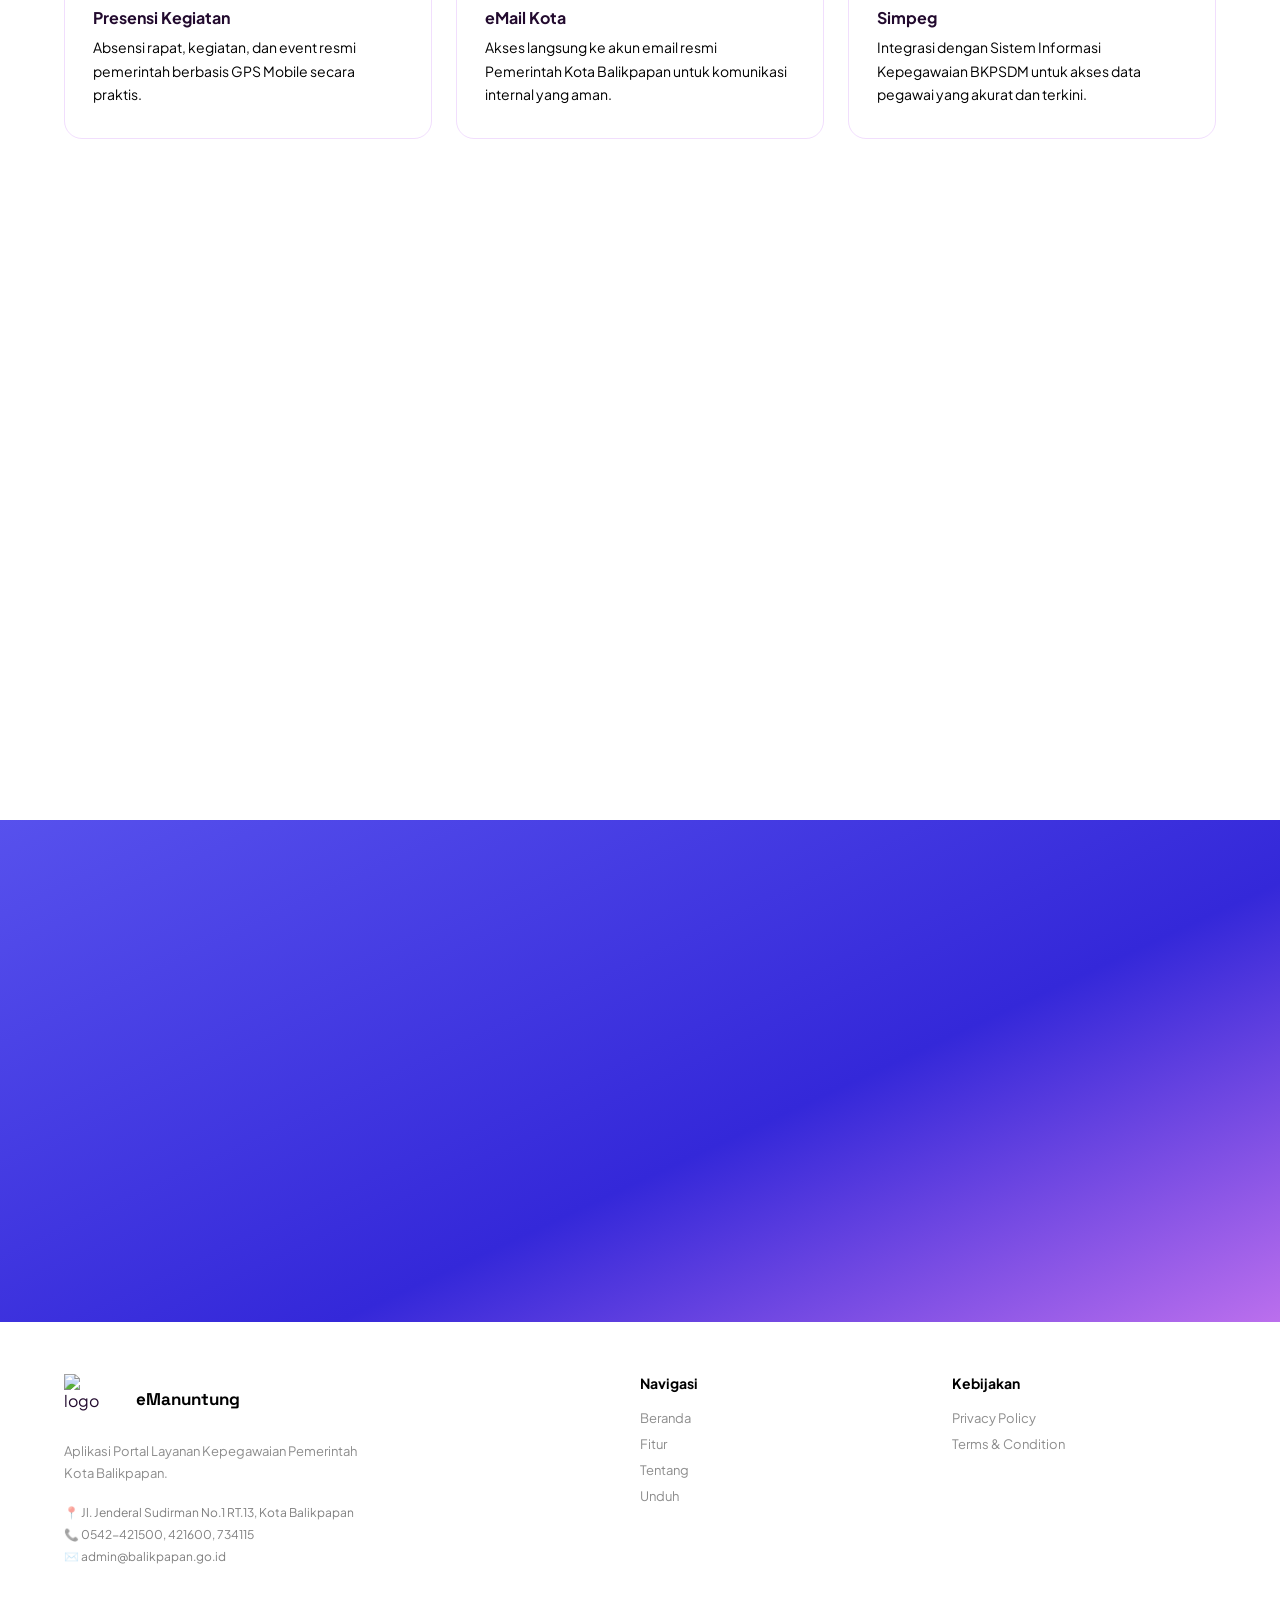
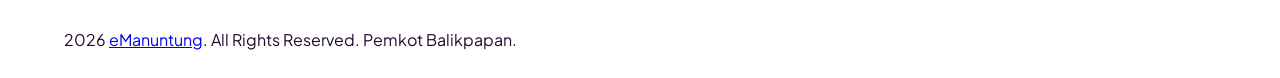
==== commit 46de6cd4: "update perbaiki frame iphone" ====
--- a/index.html
+++ b/index.html
@@ -3,7 +3,7 @@
 <head>
   <meta charset="UTF-8"/>
   <meta name="viewport" content="width=device-width, initial-scale=1.0"/>
-  <title>eManuntung – Portal Layanan Kepegawaian Kota Balikpapan</title>
+  <title>eManuntung1 – Portal Layanan Kepegawaian Kota Balikpapan</title>
   <link href="https://fonts.googleapis.com/css2?family=Plus+Jakarta+Sans:wght@300;400;500;600;700;800&family=Space+Grotesk:wght@400;500;700&display=swap" rel="stylesheet"/>
   <link rel="stylesheet" href="style.css"/>
 </head>
@@ -70,9 +70,12 @@
             </div>
              
             <div class="iphone mockup">
-                <img src="portal pegawai.jpg"
-                style="width: 100%;height: 100%;object-fit: cover;"
-            </div>
+           
+<div class="iphone mockup">
+  <div class="screen">
+    <img src="capture1.jpeg" alt="preview">
+  </div>
+</div>
            
              
             
@@ -83,7 +86,6 @@
         <div class="iphone-shine"></div>
       </div>
 
-      <div class="float-tag bottom"><span class="tag-dot blue"></span> belum selesai!</div>
     </div>
 
   </div>
@@ -151,7 +153,7 @@
         <p class="section-sub">eManuntung adalah aplikasi portal layanan kepegawaian resmi Pemerintah Kota Balikpapan yang mengintegrasikan berbagai aplikasi penunjang kerja dan layanan kepegawaian.</p>
         <div class="about-checklist">
           <div class="check-item"><div class="check-icon">✓</div><div class="check-text">Dibangun oleh BKPSDM Kota Balikpapan untuk memudahkan administrasi kepegawaian.</div></div>
-          <div class="check-item"><div class="check-icon">✓</div><div class="check-text">Tersedia di Google Play Store untuk perangkat Android.</div></div>
+          <div class="check-item"><div class="check-icon">✓</div><div class="check-text">Tersedia di Google Play Store dan appstore untuk perangkat Android.</div></div>
           <div class="check-item"><div class="check-icon">✓</div><div class="check-text">Mendukung transformasi digital pelayanan pemerintahan yang efisien.</div></div>
           <div class="check-item"><div class="check-icon">✓</div><div class="check-text">Terintegrasi dengan sistem nasional kepegawaian untuk data yang akurat.</div></div>
         </div>
@@ -166,7 +168,7 @@
     <div class="download-grid">
       <div class="reveal">
         <span class="section-label" style="color:var(--gold)">Unduh Sekarang</span>
-        <h2 class="section-title">Tersedia di<br>Google Play Store</h2>
+        <h2 class="section-title">Tersedia di<br>Google Play Store dan appstore</h2>
         <p class="section-sub">Download eManuntung dan nikmati kemudahan layanan kepegawaian langsung dari smartphone Anda.</p>
         <div class="store-buttons">
   
@@ -195,15 +197,8 @@
   </span>
 </a>
 </div>
-      </div>
-      <div class="reveal" style="display:flex;justify-content:center">
-        <div class="qr-box">
-          <div class="qr-placeholder"><div class="qr-center">📱</div></div>
-          <div class="qr-label">Scan QR untuk unduh<br>eManuntung</div>
-        </div>
-      </div>
-    </div>
-  </div>
+<div>
+        
 </section>
 
 <footer>
@@ -217,13 +212,13 @@
         <p class="footer-desc">Aplikasi Portal Layanan Kepegawaian Pemerintah Kota Balikpapan.</p>
         <div class="footer-contact">
           <div class="footer-contact-item">📍 Jl. Jenderal Sudirman No.1 RT.13, Kota Balikpapan</div>
-          <div class="footer-contact-item">📞 0542-421500, 421600, 734115</div>
+          <div class="footer-contact-item">📞 0542-421500, 421600, 734115</div> 
           <div class="footer-contact-item">✉️ admin@balikpapan.go.id</div>
         </div>
       </div>
       <div>
         <div class="footer-col-title">Navigasi</div>
-        <div class="footer-links">
+        <div class="footer-links"> 
           <a href="#home">Beranda</a>
           <a href="#fitur">Fitur</a>
           <a href="#tentang">Tentang</a>
--- a/style.css
+++ b/style.css
@@ -175,7 +175,7 @@
 
 
 .dynamic-island {
-  width: 88px; height: 9000px;
+  width: 80px; height: 18px;
   
   background: #000; border-radius: 20px;
   margin: 10px auto 0;
@@ -434,4 +434,31 @@
 }
 @media (max-width: 600px) {
   .features-grid { grid-template-columns: 1fr; }
+}
+
+
+.iphone.mockup {
+  width: 100%;
+  height: 100%;
+  position: absolute;
+  top: 0;
+  left: 0;
+  overflow: hidden;
+}
+
+.screen {
+  width: 100%;
+  height: 100%;
+  position: absolute;
+  top: 0;
+  left: 0;
+  overflow: hidden;
+}
+
+.screen img {
+  width: 100%;
+  height: 100%;
+  object-fit: cover;
+  object-position: top center;
+  display: block;
 }
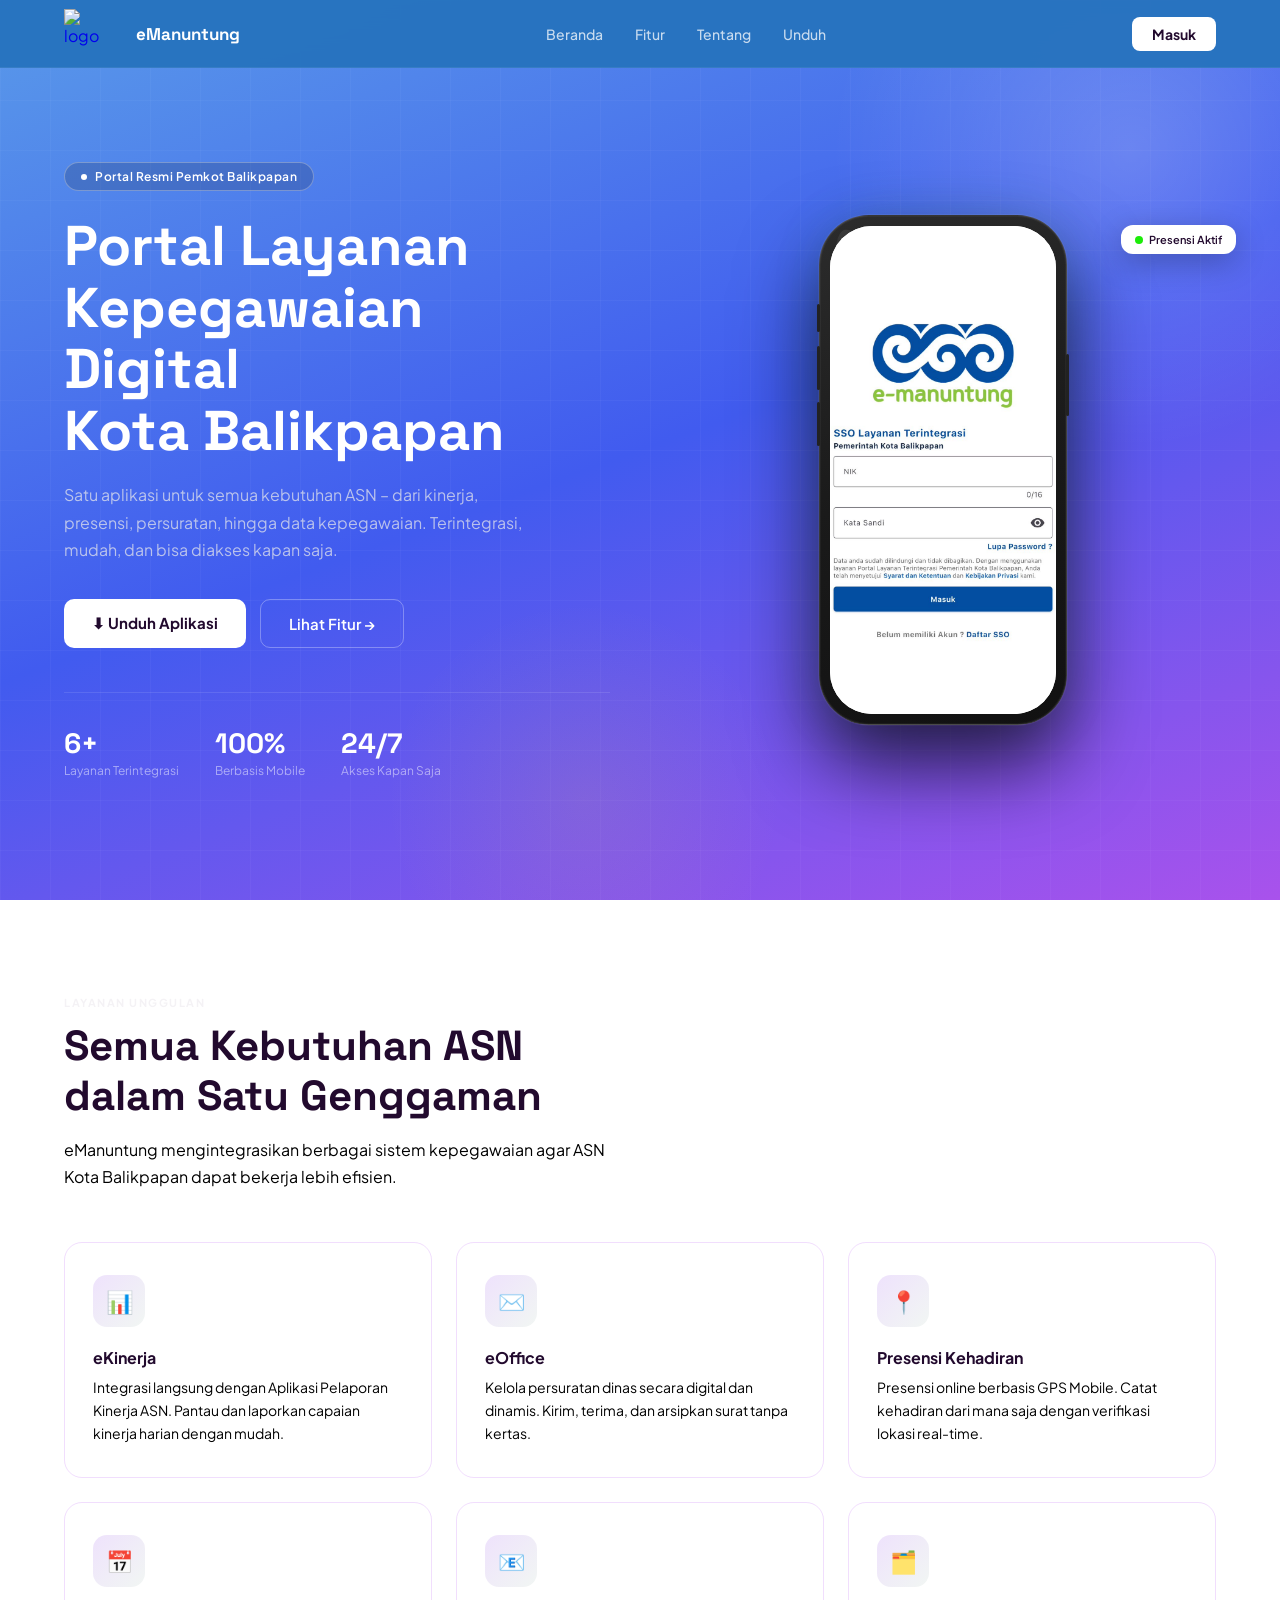
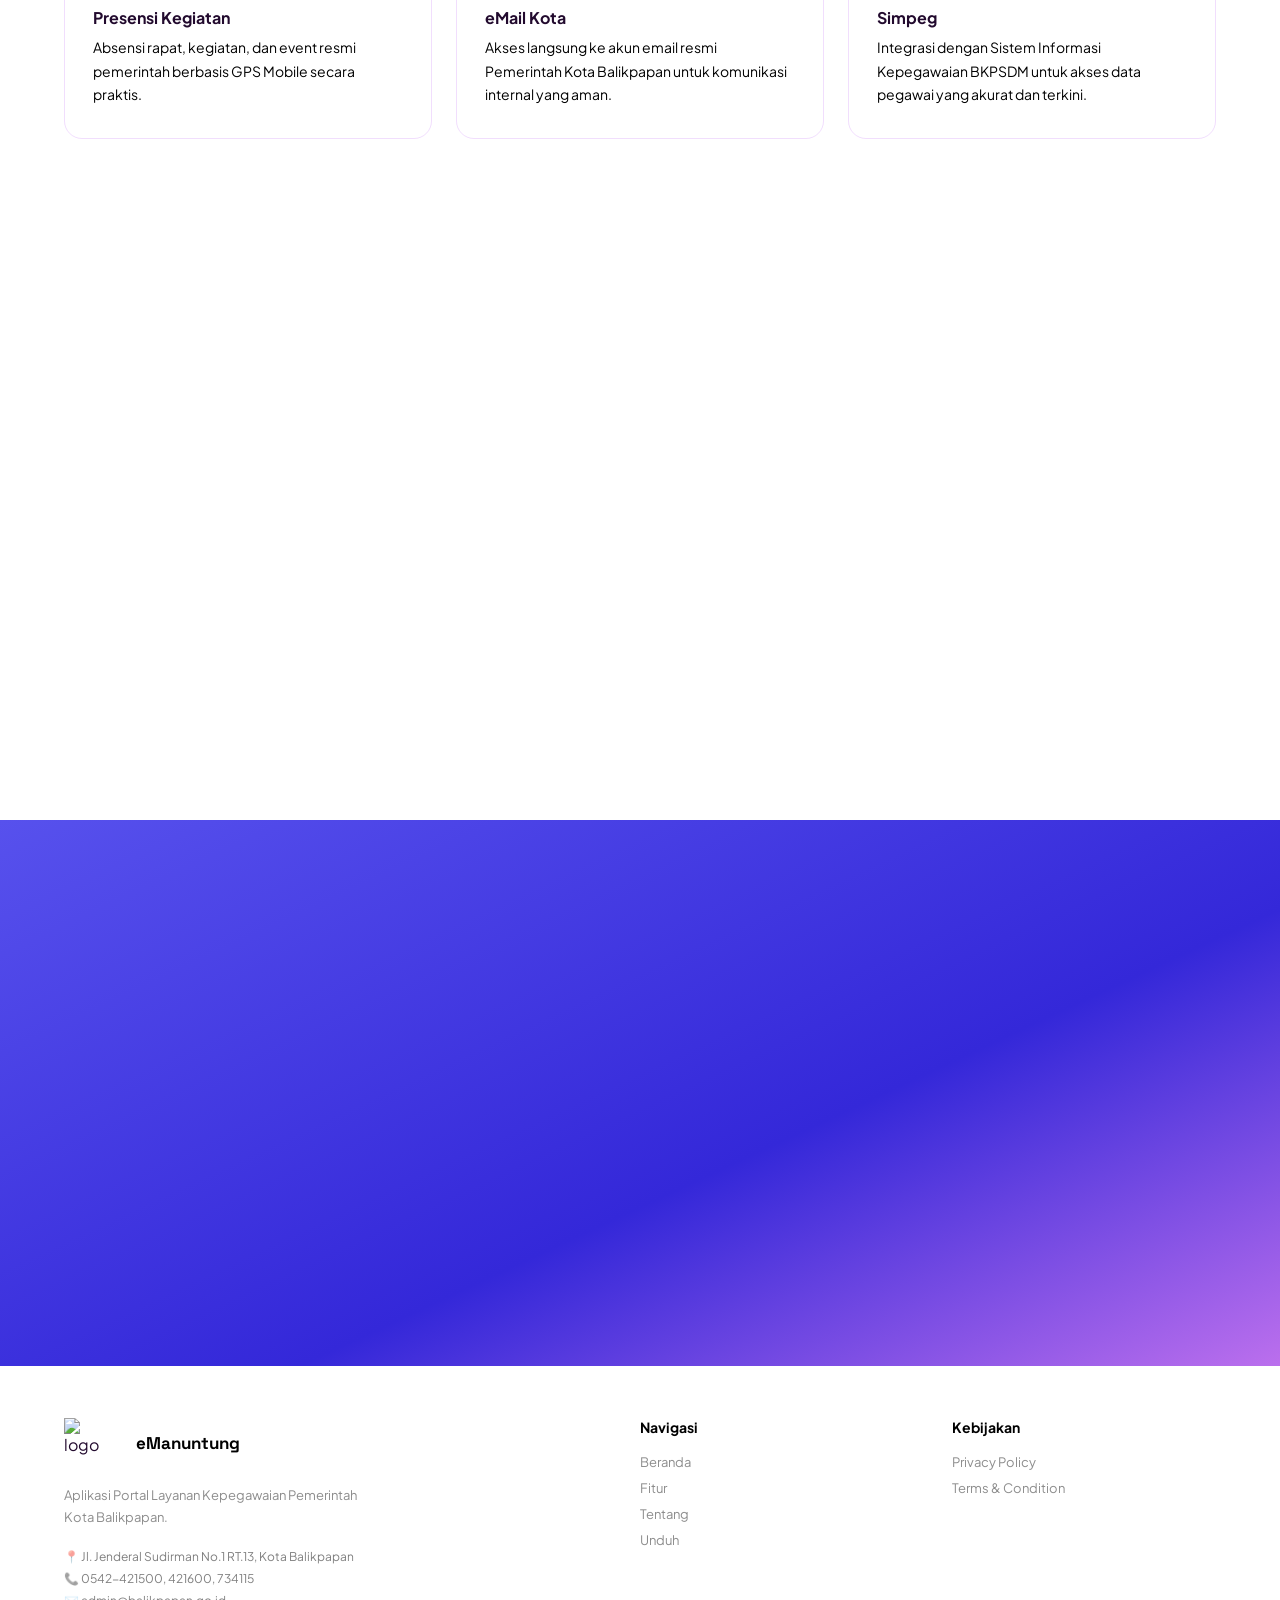
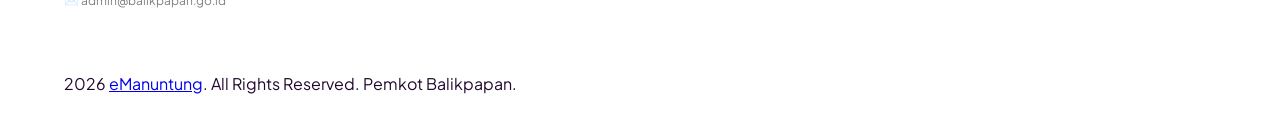
==== commit 5282260e: "perbaikan tampilan dan responsive mobile" ====
--- a/index.html
+++ b/index.html
@@ -21,7 +21,7 @@
     <li><a href="#unduh">Unduh</a></li>
   </ul>
   <a href="login.html" class="nav-cta">Masuk</a>
-</nav>
+</nav>    
 
 <section id="home">
   <div class="hero-bg-decor"></div> 
@@ -139,13 +139,13 @@
       <div class="about-img-wrap reveal">
         <div class="about-img-card">
           <div class="about-illustration">🏛️</div>
-          <div class="about-img-title">Pemerintah Kota Balikpapan</div>
-          <div class="about-img-sub">Badan Kepegawaian & Pengembangan SDM</div>
-        </div>
-        <div class="about-badge-float">
-          <div class="about-badge-num">BKPSDM</div>
-          <div class="about-badge-label">Pengelola Sistem</div>
-        </div>
+         <div class="about-img-title">Pemerintah Kota Balikpapan</div>
+<div class="about-img-sub">Layanan Kepegawaian Resmi</div>
+        </div>
+       <div class="about-badge-float">
+  <div class="about-badge-num">eManuntung</div>
+  <div class="about-badge-label">Layanan Kepegawaian Digital</div>
+</div>
       </div>
       <div class="about-text reveal">
         <span class="section-label">Tentang eManuntung</span>
@@ -168,36 +168,76 @@
     <div class="download-grid">
       <div class="reveal">
         <span class="section-label" style="color:var(--gold)">Unduh Sekarang</span>
-        <h2 class="section-title">Tersedia di<br>Google Play Store dan appstore</h2>
+        <h2 class="section-title">Tersedia di<br>Google Play Store dan App Store</h2>
         <p class="section-sub">Download eManuntung dan nikmati kemudahan layanan kepegawaian langsung dari smartphone Anda.</p>
         <div class="store-buttons">
-  
-  <a href="https://play.google.com/store" target="_blank" class="store-btn">
-    <span class="store-icon">▶</span>
-    <div>
-      <div class="store-info-label">DOWNLOAD DI</div>
-      <div class="store-info-name">Google Play</div>
-    </div>
-  </a>
-
-  
-    <a href="https://www.apple.com/app-store/" target="_blank" class="store-btn apple">
-  <span class="store-icon">
-    <svg xmlns="http://www.w3.org/2000/svg" 
-         width="28" height="28" 
-         viewBox="0 0 24 24" 
-         fill="white">
-      <path d="M16.365 1.43c0 1.14-.43 2.22-1.18 3.02-.78.83-2.05 1.47-3.14 1.38-.14-1.09.43-2.25 1.16-3.02.8-.84 2.17-1.45 3.16-1.38zM21.04 17.16c-.6 1.38-.88 1.99-1.65 3.2-1.07 1.66-2.57 3.72-4.43 3.73-1.66.02-2.08-1.08-4.35-1.07-2.27.01-2.74 1.09-4.4 1.07-1.86-.01-3.28-1.87-4.35-3.52C.52 17.94-.54 13.94 1.2 10.98c1.23-2.08 3.44-3.4 5.85-3.42 1.82-.02 3.54 1.23 4.35 1.23.81 0 2.84-1.52 4.8-1.3.82.03 3.13.33 4.6 2.48-3.94 2.16-3.3 7.84.24 9.19z"/>
-    </svg>
-  </span>
-
-  <span>
-    <div class="store-info-label">DOWNLOAD DI</div>
-    <div class="store-info-name">App Store</div>
-  </span>
-</a>
-</div>
-<div>
+          <a href="https://play.google.com/store" target="_blank" class="store-btn">
+            <span class="store-icon">▶</span>
+            <div>
+              <div class="store-info-label">DOWNLOAD DI</div>
+              <div class="store-info-name">Google Play</div>
+            </div>
+          </a>
+          <a href="https://www.apple.com/app-store/" target="_blank" class="store-btn apple">
+            <span class="store-icon">
+              <svg xmlns="http://www.w3.org/2000/svg" width="22" height="22" viewBox="0 0 24 24" fill="white">
+                <path d="M16.365 1.43c0 1.14-.43 2.22-1.18 3.02-.78.83-2.05 1.47-3.14 1.38-.14-1.09.43-2.25 1.16-3.02.8-.84 2.17-1.45 3.16-1.38zM21.04 17.16c-.6 1.38-.88 1.99-1.65 3.2-1.07 1.66-2.57 3.72-4.43 3.73-1.66.02-2.08-1.08-4.35-1.07-2.27.01-2.74 1.09-4.4 1.07-1.86-.01-3.28-1.87-4.35-3.52C.52 17.94-.54 13.94 1.2 10.98c1.23-2.08 3.44-3.4 5.85-3.42 1.82-.02 3.54 1.23 4.35 1.23.81 0 2.84-1.52 4.8-1.3.82.03 3.13.33 4.6 2.48-3.94 2.16-3.3 7.84.24 9.19z"/>
+              </svg>
+            </span>
+            <div>
+              <div class="store-info-label">DOWNLOAD DI</div>
+              <div class="store-info-name">App Store</div>
+            </div>
+          </a>
+        </div>
+      </div>
+
+      <!-- CAROUSEL -->
+      <div class="carousel-wrap reveal">
+        <div class="carousel-phones">
+          <div class="phone-frame side" id="p0">
+            <div class="phone-screen">
+              <div class="phone-di"></div>
+              <div class="phone-img-area">
+                <img src="unduh playstore.png" alt="Screenshot 1">
+              </div>
+              <div class="phone-bar"></div>
+            </div>
+          </div>
+          <div class="phone-frame active" id="p1">
+            <div class="phone-screen">
+              <div class="phone-di"></div>
+              <div class="phone-img-area">
+                <img src="p" alt="Screenshot 1">
+              </div>
+              <div class="phone-bar"></div>
+            </div>
+          </div>
+          <div class="phone-frame side" id="p2">
+            <div class="phone-screen">
+              <div class="phone-di"></div>
+              <div class="phone-img-area">
+                <img src="unduh appstore.png" alt="Screenshot 2">
+              </div>
+              <div class="phone-bar"></div>
+            </div>
+          </div>
+        </div>
+
+        <div class="carousel-nav">
+          <div class="nav-btn" id="prev">&#8592;</div>
+          <div class="dots">
+            <div class="dot active" data-i="0"></div>
+            <div class="dot" data-i="1"></div>
+          </div>
+          <div class="nav-btn" id="next">&#8594;</div>
+        </div>
+
+      </div>
+
+    </div>
+  </div>
+</section>
         
 </section>
 
--- a/style.css
+++ b/style.css
@@ -461,4 +461,138 @@
   object-fit: cover;
   object-position: top center;
   display: block;
+}
+
+/* new section unduh */
+#unduh {
+  background: linear-gradient(155deg, #5751ed 0%, #3428d9 60%, #bb6fed 100%);
+  position: relative;
+  overflow: hidden;
+}
+#unduh .section-title { color: white; }
+#unduh .section-sub { color: rgba(255,255,255,0.6); }
+
+.download-grid {
+  display: grid;
+  grid-template-columns: 1.4fr 1fr;
+  gap: 40px;
+  align-items: center;
+}
+
+.store-buttons { display: flex; flex-direction: column; gap: 10px; max-width: 280px; }
+
+.store-btn {
+  display: flex;
+  align-items: center;
+  gap: 12px;
+  background: rgba(255,255,255,0.1);
+  border: 1.5px solid rgba(255,255,255,0.2);
+  border-radius: 12px;
+  padding: 11px 18px;
+  color: white;
+  text-decoration: none;
+  transition: background .2s, transform .2s;
+}
+.store-btn:hover {
+  background: rgba(255,255,255,0.18);
+  border-color: rgba(255,255,255,0.4);
+  transform: translateY(-2px);
+}
+.store-icon { font-size: 22px; display: flex; align-items: center; }
+.store-info-label { font-size: 9px; opacity: .65; letter-spacing: .5px; }
+.store-info-name  { font-size: 14px; font-weight: 700; }
+
+/* === CAROUSEL === */
+.carousel-wrap {
+  display: flex;
+  flex-direction: column;
+  align-items: center;
+  gap: 14px;
+}
+.carousel-phones {
+  display: flex;
+  align-items: flex-end;
+  gap: 10px;
+}
+.phone-frame {
+  width: 120px;
+  height: 240px;
+  background: linear-gradient(160deg, #2c2c2c 0%, #111 100%);
+  border-radius: 20px;
+  border: 1.5px solid rgba(255,255,255,0.15);
+  box-shadow: 0 20px 40px rgba(0,0,0,0.5);
+  padding: 5px;
+  flex-shrink: 0;
+  transition: transform .35s ease, opacity .35s ease, box-shadow .35s ease;
+}
+.phone-frame.active {
+  transform: scale(1.1) translateY(-6px);
+  box-shadow: 0 30px 60px rgba(0,0,0,0.6), 0 0 0 1.5px rgba(255,255,255,0.25);
+  z-index: 2;
+  position: relative;
+}
+.phone-frame.side {
+  transform: scale(0.88);
+  opacity: 0.5;
+}
+.phone-screen {
+  width: 100%; height: 100%;
+  border-radius: 15px;
+  overflow: hidden;
+  background: #1a1a2e;
+  display: flex;
+  flex-direction: column;
+}
+.phone-di {
+  width: 30px; height: 7px;
+  background: #000; border-radius: 10px;
+  margin: 5px auto 3px;
+  flex-shrink: 0;
+}
+.phone-img-area {
+  flex: 1;
+  position: relative;
+  overflow: hidden;
+}
+.phone-img-area img {
+  position: absolute;
+  inset: 0; width: 100%; height: 100%;
+  object-fit: cover;
+  object-position: top center;
+}
+.phone-bar {
+  height: 2px; width: 30px;
+  background: rgba(255,255,255,0.25);
+  border-radius: 2px;
+  margin: 4px auto;
+  flex-shrink: 0;
+}
+.carousel-nav {
+  display: flex;
+  align-items: center;
+  gap: 12px;
+}
+.nav-btn {
+  width: 30px; height: 30px;
+  border-radius: 50%;
+  background: rgba(255,255,255,0.12);
+  border: 1.5px solid rgba(255,255,255,0.2);
+  display: flex; align-items: center; justify-content: center;
+  cursor: pointer; color: white; font-size: 14px;
+  transition: background .2s, transform .15s;
+  user-select: none;
+}
+.nav-btn:hover { background: rgba(255,255,255,0.22); transform: scale(1.08); }
+.dots { display: flex; gap: 5px; }
+.dot {
+  width: 6px; height: 6px; border-radius: 50%;
+  background: rgba(255,255,255,0.3);
+  cursor: pointer;
+  transition: background .25s, transform .25s;
+}
+.dot.active { background: white; transform: scale(1.3); }
+.slide-caption {
+  font-size: 11px;
+  color: rgba(255,255,255,0.45);
+  text-align: center;
 }
